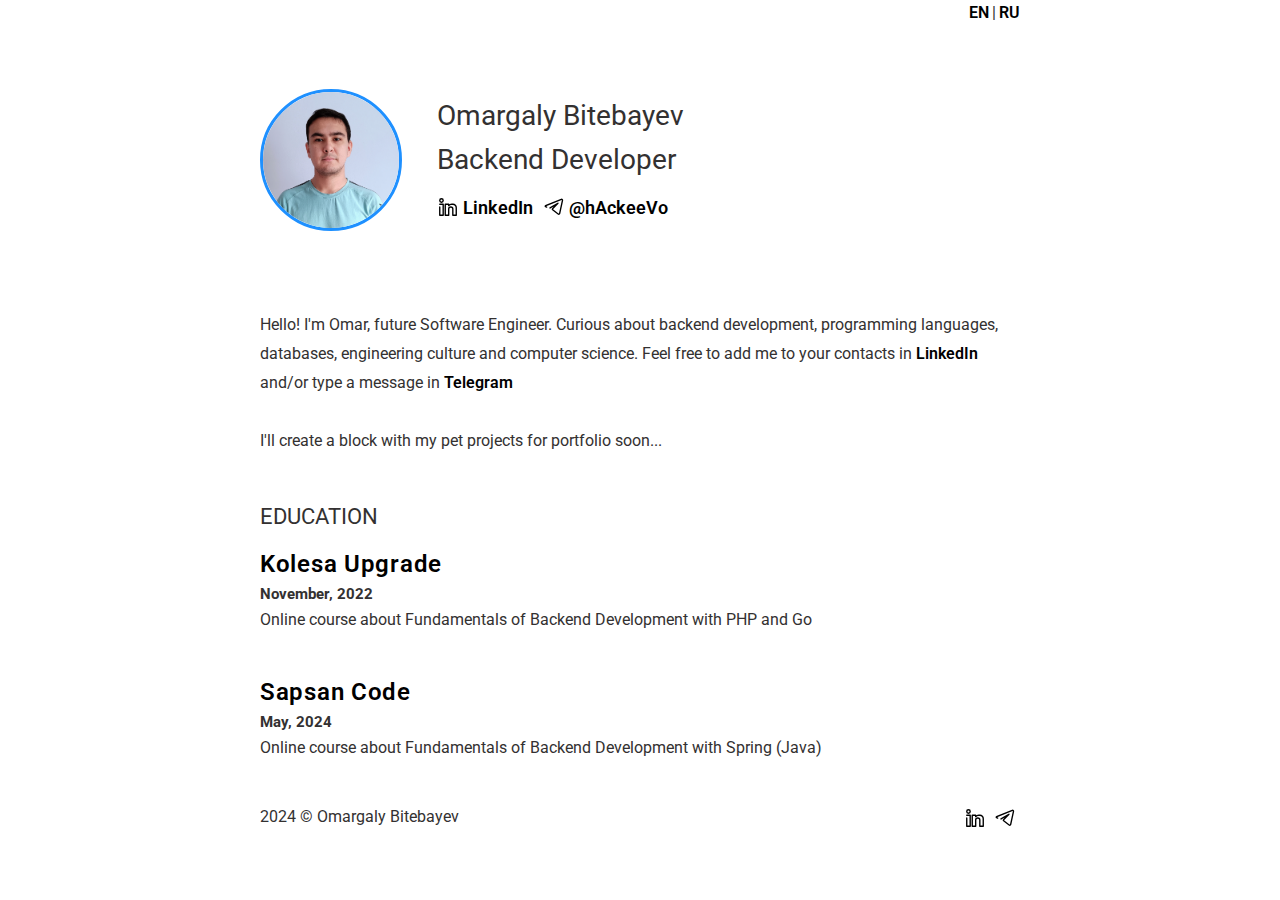
==== index.html @ 06645283 "Created a simple portfolio layout project" ====
<!DOCTYPE html>
<html lang="en">
<head>
    <meta charset="UTF-8">
    <title>About me</title>
    <link rel="stylesheet" type="text/css" href="/assets/styles/styles.css">
</head>
<body>
    <div class="main">
        <div class="header">
            <a href="#">
                <span>EN</span>
            </a>
            <span>|</span>
            <a href="/ru">
                <span>RU</span>
            </a>
        </div>
        <div class="content">
            <div class="content__hello">
                <img class="content__hello-img" src="assets/img/avatar.jpg" alt="Avatar">
                <div class="content__hello-text">
                    <span class="content__name">
                        Omargaly Bitebayev <br/>Backend Developer
                    </span>
                    <span class="content__description"></span>
                    <nav class="content__social">
                        <a href="https://www.linkedin.com/in/bitebayev" target="_blank" class="content__social-item">
                            <img src="assets/img/icons/in.svg" alt="LinkedIn">
                            <span>LinkedIn</span>
                        </a>
                        <a href="https://t.me/hackeevo" target="_blank" class="content__social-item">
                            <img src="assets/img/icons/telegram.svg" alt="Telegram">
                            <span>@hAckeeVo</span>
                        </a>
                    </nav>
                </div>
            </div>
            <div class="content__main">
                <div class="content__main-item">
                    <div class="main-item__description">
                        <p> Hello! I'm Omar, future Software Engineer. Curious about backend development, programming languages, databases, engineering culture and computer science. Feel free to add me to your contacts in <a href="https://www.linkedin.com/in/bitebayev" target="_blank">LinkedIn</a> and/or type a message in <a href="https://t.me/hackeevo" target="_blank">
                            Telegram</a></p>

                    </div>
                </div>
                <!--
                <h1 class="content__about-header">Icons</h1>
                <h1 class="content__about-header">Blocks</h1>
                <h2 class="content__subheader">Text</h2>
                -->
                <div class="content__main-item">
                    <div class="main-item__description">
                        <p>I'll create a block with my pet projects for portfolio soon...</p>
                    </div>
                </div>
                <!--
                <div class="content__main-item">
                    <div class="main-item__description">
                        <p></p>
                    </div>
                </div>
                <h2 class="content__subheader">Projects</h2>
                <div class="content__main-item project">
                    <a data-fslightbox href="assets/img/project.png">
                        <img src="assets/img/project.png" alt="project1">
                    </a>
                    <div>
                        <div class="main-item__title">
                            <a href="/example/project.html"><span>Project 1</span></a>
                        </div>
                        <div class="main-item__description">
                            <p></p>
                        </div>
                        <div class="main-item__subdescription">
                            <p><span>Stack:</span> Vue.js, Laravel, Socket.io</p>
                            <p class="main-item__links"><a href=""><span>Source Code</span></a><span>|</span><a href=""><span>Preview</span></a> </p>
                        </div>
                    </div>
                </div>
                <div class="content__main-item project">
                    <a data-fslightbox href="assets/img/project2.png">
                        <img src="assets/img/project2.png" alt="project2">
                    </a>
                    <div>
                        <div class="main-item__title">
                            <a href="/example/project.html"><span>Project 2</span></a>
                        </div>
                        <div class="main-item__description">
                            <p><br/></p>
                        </div>
                        <div class="main-item__subdescription">
                            <p><span>Stack:</span>Laravel, PostgreSQL</p>
                            <p class="main-item__links"><a href=""><span>Source Code</span></a><span>|</span><a href=""><span>Preview</span></a> </p>
                        </div>
                    </div>
                </div>
                -->
                <h2 class="content__subheader">Education</h2>
                <div class="content__main-item post">
                    <article>
                        <h2 class="main-item__title">
                            <a href="https://upgrade.kolesa.group/" target="_blank">Kolesa Upgrade</a>
                        </h2>
                        <p class="main-item__date">November, 2022</p>
                        <div class="main-item__description">
                            <p>Online course about Fundamentals of Backend Development with PHP and Go</p>
                        </div>
                    </article>
                </div>
                <div class="content__main-item post">
                    <article>
                        <h2 class="main-item__title">
                            <a href="https://www.instagram.com/sapsan_code.kz/" target="_blank">Sapsan Code</a>
                        </h2>
                        <p class="main-item__date">May, 2024</p>
                        <div class="main-item__description">
                            <p>Online course about Fundamentals of Backend Development with Spring (Java)</p>
                        </div>
                    </article>
                </div>
            </div>
        </div>
        <div class="footer">
            <div>
                <span>2024 © Omargaly Bitebayev</span>
            </div>
            <div>
                <nav class="footer__social">
                    <a href="https://www.linkedin.com/in/bitebayev" target="_blank" class="footer__social-item">
                        <img src="assets/img/icons/in.svg" alt="LinkedIn">
                    </a>
                    <a href="https://t.me/hackeevo" target="_blank" class="footer__social-item">
                        <img src="assets/img/icons/telegram.svg" alt="Telegram">
                    </a>
                </nav>
            </div>
        </div>
    </div>
    <script src="assets/scripts/fslightbox.js"></script>
</body>
</html>
---- assets/styles/styles.css ----
@import url('https://fonts.googleapis.com/css2?family=Roboto:wght@100;300;400;500;700;900&display=swap');

*:where(:not(html, iframe, canvas, img, svg, video, audio):not(svg *, symbol *)) {
    all: unset;
    display: revert;
}

*,
*::before,
*::after {
    box-sizing: border-box;
}

a, button {
    cursor: revert;
}

ol, ul, menu {
    list-style: none;
}

img {
    max-width: 100%;
}

table {
    border-collapse: collapse;
}

input, textarea {
    -webkit-user-select: auto;
}

textarea {
    white-space: revert;
}

meter {
    -webkit-appearance: revert;
    appearance: revert;
}

::placeholder {
    color: unset;
}

:where([hidden]) {
    display: none;
}

:where([contenteditable]:not([contenteditable="false"])) {
    -moz-user-modify: read-write;
    -webkit-user-modify: read-write;
    overflow-wrap: break-word;
    -webkit-line-break: after-white-space;
    -webkit-user-select: auto;
}

:where([draggable="true"]) {
    -webkit-user-drag: element;
}

body {
    font-family: 'Roboto', sans-serif;
    color: #333131;
}

a {
    color: black;
    font-weight: 600;
}

a:hover {
    text-decoration: underline;
}

@media (prefers-color-scheme: dark) {
    body {
        background-color: black;
        color: #c8cbcd;
    }

    a {
        color: dodgerblue;
    }

    .content__social-item img,
    .footer__social-item img{
        filter: invert(1);
    }
}

.main {
    margin: auto;
    width: 47.5rem;
}

.content__hello {
    display: flex;
    margin-top: 4.2rem;
    margin-bottom: 5rem;
    font-size: 28px;
    line-height: 2.8rem;
}

.content__hello-img {
    width: 142px;
    height: 142px;
    min-width: 142px;
    border-radius: 50%;
    border: 3px solid dodgerblue;
}

.content__hello-text {
    margin-left: 2.2rem;
    line-height: 2.7rem;
    margin-top: 5px;
}

.content__name a {
    font-weight: 700;
    letter-spacing: 0.03em;
}

.content__description {
    font-weight: 400;
    letter-spacing: 0.03em;
}

.header {
    display: flex;
    justify-content: end;
    margin-top: 0.2rem;
}
.header span {
    margin-left: 3px;
}

.content__social {
    display: flex;
    max-width: 36rem;
    font-size: 18px;
    padding-top: 5px;
    -webkit-box-orient: horizontal;
    -webkit-box-direction: normal;
    flex-direction: row;
    flex: 1 1 0%;
    -webkit-box-pack: start;
    /*justify-content: space-between;*/
}
.content__social-item {
    display: flex;
    align-items: center;
    margin-right: 10px;
}
.content__social-item img {
    width: 22px;
    height: 22px;
    margin-right: 4px;
}

.content__about-header {
    font-size: 2.4rem;
    margin-bottom: 1.4rem;
    line-height: 4rem;
    text-transform: uppercase;
}

.content__subheader {
    font-size: 1.4rem;
    line-height: 4rem;
    text-transform: uppercase;
}

.content__main-item {
    display: flex;
    line-height: 1.8rem;
    margin-bottom: 1.8rem;
}
.content__main-item.project img {
    max-width: 300px;
    height: auto;
    margin-right: 10px;
    border-radius: 25px;
}

.main-item__description img {
    border-radius: 25px;
}

.project .main-item__title {
    font-weight: 500;
    font-size: 28px;
}

.project .main-item__links span {
    margin-right: 4px;
}

.project .main-item__description {
    font-weight: 100;
    margin-top: 1rem;
}

.project .main-item__subdescription {
    font-weight: 200;
    margin-top: 1rem;
}
.project .main-item__subdescription span {
    font-weight: 400;
}

.post .main-item__title{
    font-size: 1.48rem;
    line-height: 2rem;
    font-weight: 500;
    letter-spacing: .05rem;
}

.post .main-item__title a{
    box-shadow: none;
    letter-spacing: 0.03em;
}

.post .main-item__date {
    display: inline-block;
    font-size: .94rem;
    font-weight: 700;
    line-height: 1.55rem;
}

.post .main-item__description {
    line-height: 1.8rem;
    margin-top: -0.2rem;
    margin-bottom: 0.8rem;
}

.footer {
    margin-top: 2rem;
    display: flex;
    justify-content: space-between;
}

.footer__social-item img {
    width: 22px;
    height: 22px;
    margin-right: 4px;
}
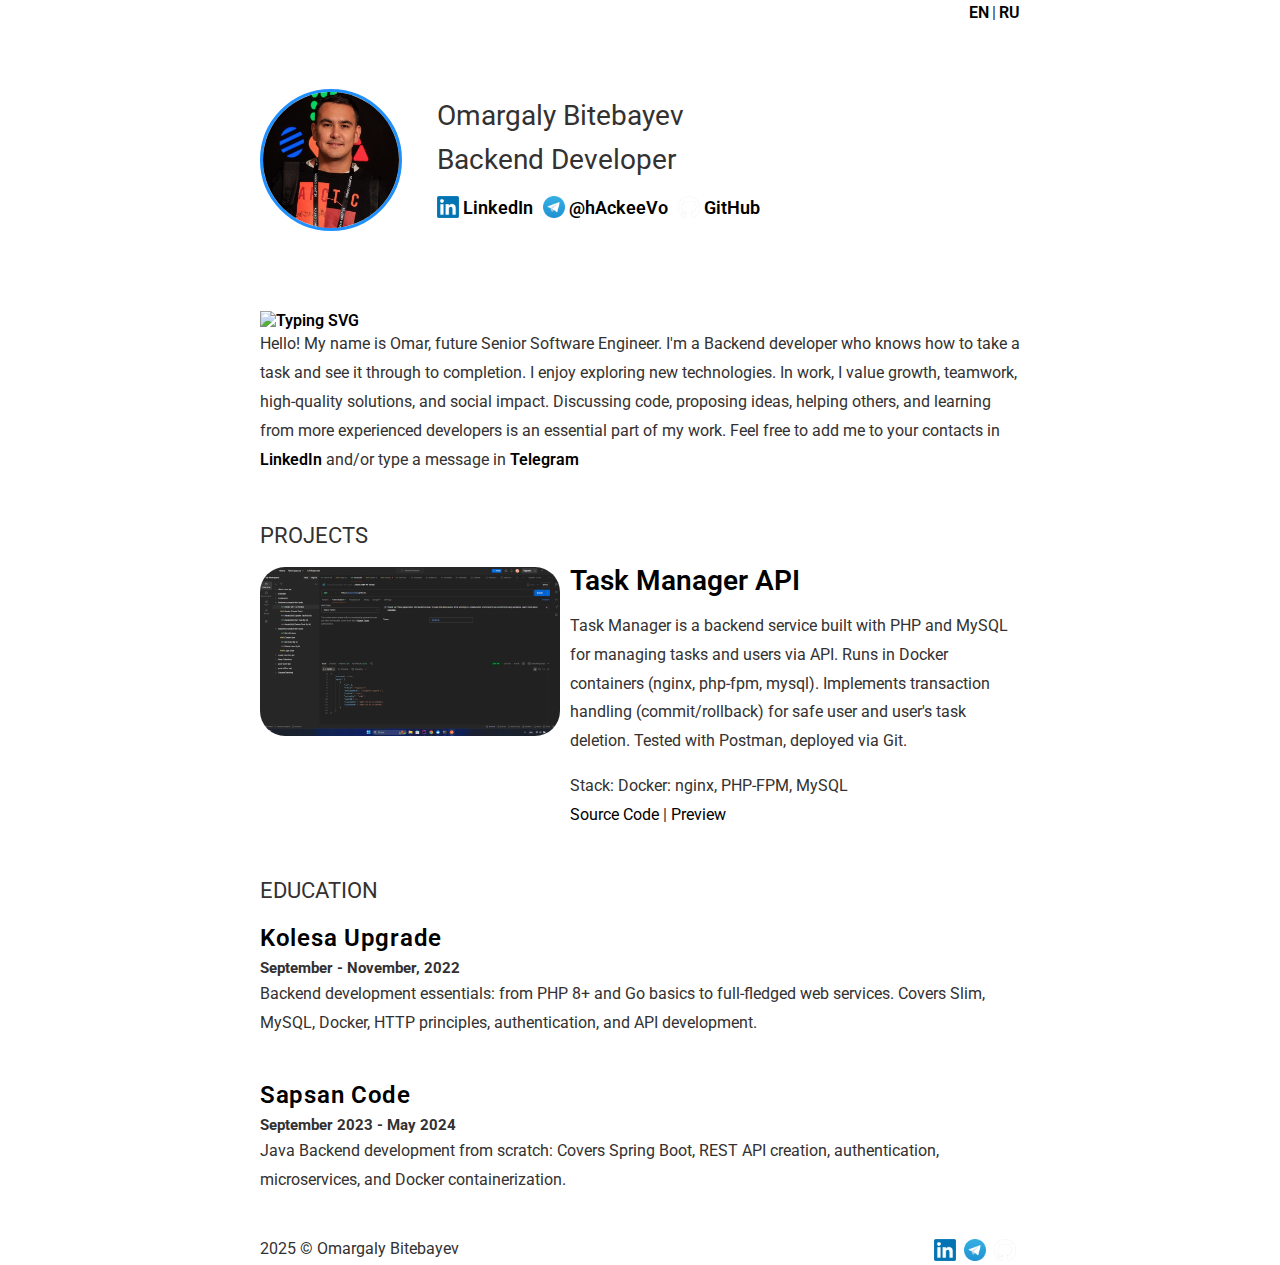
==== commit 888c7fa0: "важный апдейт" ====
--- a/index.html
+++ b/index.html
@@ -26,20 +26,26 @@
                     <span class="content__description"></span>
                     <nav class="content__social">
                         <a href="https://www.linkedin.com/in/bitebayev" target="_blank" class="content__social-item">
-                            <img src="assets/img/icons/in.svg" alt="LinkedIn">
+                            <img src="assets/img/icons/linkedin.png" alt="LinkedIn">
                             <span>LinkedIn</span>
                         </a>
                         <a href="https://t.me/hackeevo" target="_blank" class="content__social-item">
-                            <img src="assets/img/icons/telegram.svg" alt="Telegram">
+                            <img src="assets/img/icons/telegram.png" alt="Telegram">
                             <span>@hAckeeVo</span>
+                        </a>
+                        <a href="https://github.com/OMaRgaLy" target="_blank" class="content__social-item">
+                            <img src="assets/img/icons/github-logo.png" alt="Telegram">
+                            <span>GitHub</span>
                         </a>
                     </nav>
                 </div>
             </div>
+            <a href=""><img src="https://readme-typing-svg.herokuapp.com?font=Fira+Code&weight=500&duration=3500&pause=1&multiline=true&width=500&height=80&separator=%3C&lines=Computer+Science+Enthusiast+;)%3CPHP+and+Go+Backend+Developer!" alt="Typing SVG" /></a>
             <div class="content__main">
                 <div class="content__main-item">
                     <div class="main-item__description">
-                        <p> Hello! I'm Omar, future Software Engineer. Curious about backend development, programming languages, databases, engineering culture and computer science. Feel free to add me to your contacts in <a href="https://www.linkedin.com/in/bitebayev" target="_blank">LinkedIn</a> and/or type a message in <a href="https://t.me/hackeevo" target="_blank">
+                        <p> Hello! My name is Omar, future Senior Software Engineer. I'm a Backend developer who knows how to take a task and see it through to completion. I enjoy exploring new technologies. In work, I value growth, teamwork, high-quality solutions, and social impact.
+                            Discussing code, proposing ideas, helping others, and learning from more experienced developers is an essential part of my work. Feel free to add me to your contacts in <a href="https://www.linkedin.com/in/bitebayev" target="_blank">LinkedIn</a> and/or type a message in <a href="https://t.me/hackeevo" target="_blank">
                             Telegram</a></p>
 
                     </div>
@@ -48,18 +54,18 @@
                 <h1 class="content__about-header">Icons</h1>
                 <h1 class="content__about-header">Blocks</h1>
                 <h2 class="content__subheader">Text</h2>
-                -->
-                <div class="content__main-item">
-                    <div class="main-item__description">
-                        <p>I'll create a block with my pet projects for portfolio soon...</p>
-                    </div>
-                </div>
-                <!--
+
                 <div class="content__main-item">
                     <div class="main-item__description">
                         <p></p>
                     </div>
                 </div>
+
+                <div class="content__main-item">
+                    <div class="main-item__description">
+                        <p></p>
+                    </div>
+                </div>-->
                 <h2 class="content__subheader">Projects</h2>
                 <div class="content__main-item project">
                     <a data-fslightbox href="assets/img/project.png">
@@ -67,17 +73,18 @@
                     </a>
                     <div>
                         <div class="main-item__title">
-                            <a href="/example/project.html"><span>Project 1</span></a>
+                            <a href="https://github.com/OMaRgaLy/hackeevo-project"><span>Task Manager API</span></a>
                         </div>
                         <div class="main-item__description">
-                            <p></p>
+                            <p>Task Manager is a backend service built with PHP and MySQL for managing tasks and users via API. Runs in Docker containers (nginx, php-fpm, mysql). Implements transaction handling (commit/rollback) for safe user and user's task deletion. Tested with Postman, deployed via Git.</p>
+
                         </div>
                         <div class="main-item__subdescription">
-                            <p><span>Stack:</span> Vue.js, Laravel, Socket.io</p>
-                            <p class="main-item__links"><a href=""><span>Source Code</span></a><span>|</span><a href=""><span>Preview</span></a> </p>
+                            <p><span>Stack:</span> Docker: nginx, PHP-FPM, MySQL</p>
+                            <p class="main-item__links"><a href="https://github.com/OMaRgaLy/hackeevo-project"><span>Source Code</span></a><span>|</span><a href="http://195.80.238.99/"><span>Preview</span></a> </p>
                         </div>
                     </div>
-                </div>
+                </div><!--
                 <div class="content__main-item project">
                     <a data-fslightbox href="assets/img/project2.png">
                         <img src="assets/img/project2.png" alt="project2">
@@ -102,9 +109,9 @@
                         <h2 class="main-item__title">
                             <a href="https://upgrade.kolesa.group/" target="_blank">Kolesa Upgrade</a>
                         </h2>
-                        <p class="main-item__date">November, 2022</p>
+                        <p class="main-item__date">September - November, 2022</p>
                         <div class="main-item__description">
-                            <p>Online course about Fundamentals of Backend Development with PHP and Go</p>
+                            <p>Backend development essentials: from PHP 8+ and Go basics to full-fledged web services. Covers Slim, MySQL, Docker, HTTP principles, authentication, and API development.</p>
                         </div>
                     </article>
                 </div>
@@ -113,9 +120,9 @@
                         <h2 class="main-item__title">
                             <a href="https://www.instagram.com/sapsan_code.kz/" target="_blank">Sapsan Code</a>
                         </h2>
-                        <p class="main-item__date">May, 2024</p>
+                        <p class="main-item__date">September 2023 - May 2024</p>
                         <div class="main-item__description">
-                            <p>Online course about Fundamentals of Backend Development with Spring (Java)</p>
+                            <p>Java Backend development from scratch: Covers Spring Boot, REST API creation, authentication, microservices, and Docker containerization.</p>
                         </div>
                     </article>
                 </div>
@@ -123,15 +130,18 @@
         </div>
         <div class="footer">
             <div>
-                <span>2024 © Omargaly Bitebayev</span>
+                <span>2025 © Omargaly Bitebayev</span>
             </div>
             <div>
                 <nav class="footer__social">
                     <a href="https://www.linkedin.com/in/bitebayev" target="_blank" class="footer__social-item">
-                        <img src="assets/img/icons/in.svg" alt="LinkedIn">
+                        <img src="assets/img/icons/linkedin.png" alt="LinkedIn">
                     </a>
                     <a href="https://t.me/hackeevo" target="_blank" class="footer__social-item">
-                        <img src="assets/img/icons/telegram.svg" alt="Telegram">
+                        <img src="assets/img/icons/telegram.png" alt="Telegram">
+                    </a>
+                    <a href="https://github.com/OMaRgaLy" target="_blank" class="footer__social-item">
+                        <img src="assets/img/icons/github-logo.png" alt="Telegram">
                     </a>
                 </nav>
             </div>
--- a/assets/styles/styles.css
+++ b/assets/styles/styles.css
@@ -86,7 +86,7 @@
 
     .content__social-item img,
     .footer__social-item img{
-        filter: invert(1);
+        filter: invert(0);
     }
 }
 
@@ -198,12 +198,12 @@
 }
 
 .project .main-item__description {
-    font-weight: 100;
+    font-weight: 400;
     margin-top: 1rem;
 }
 
 .project .main-item__subdescription {
-    font-weight: 200;
+    font-weight: 400;
     margin-top: 1rem;
 }
 .project .main-item__subdescription span {
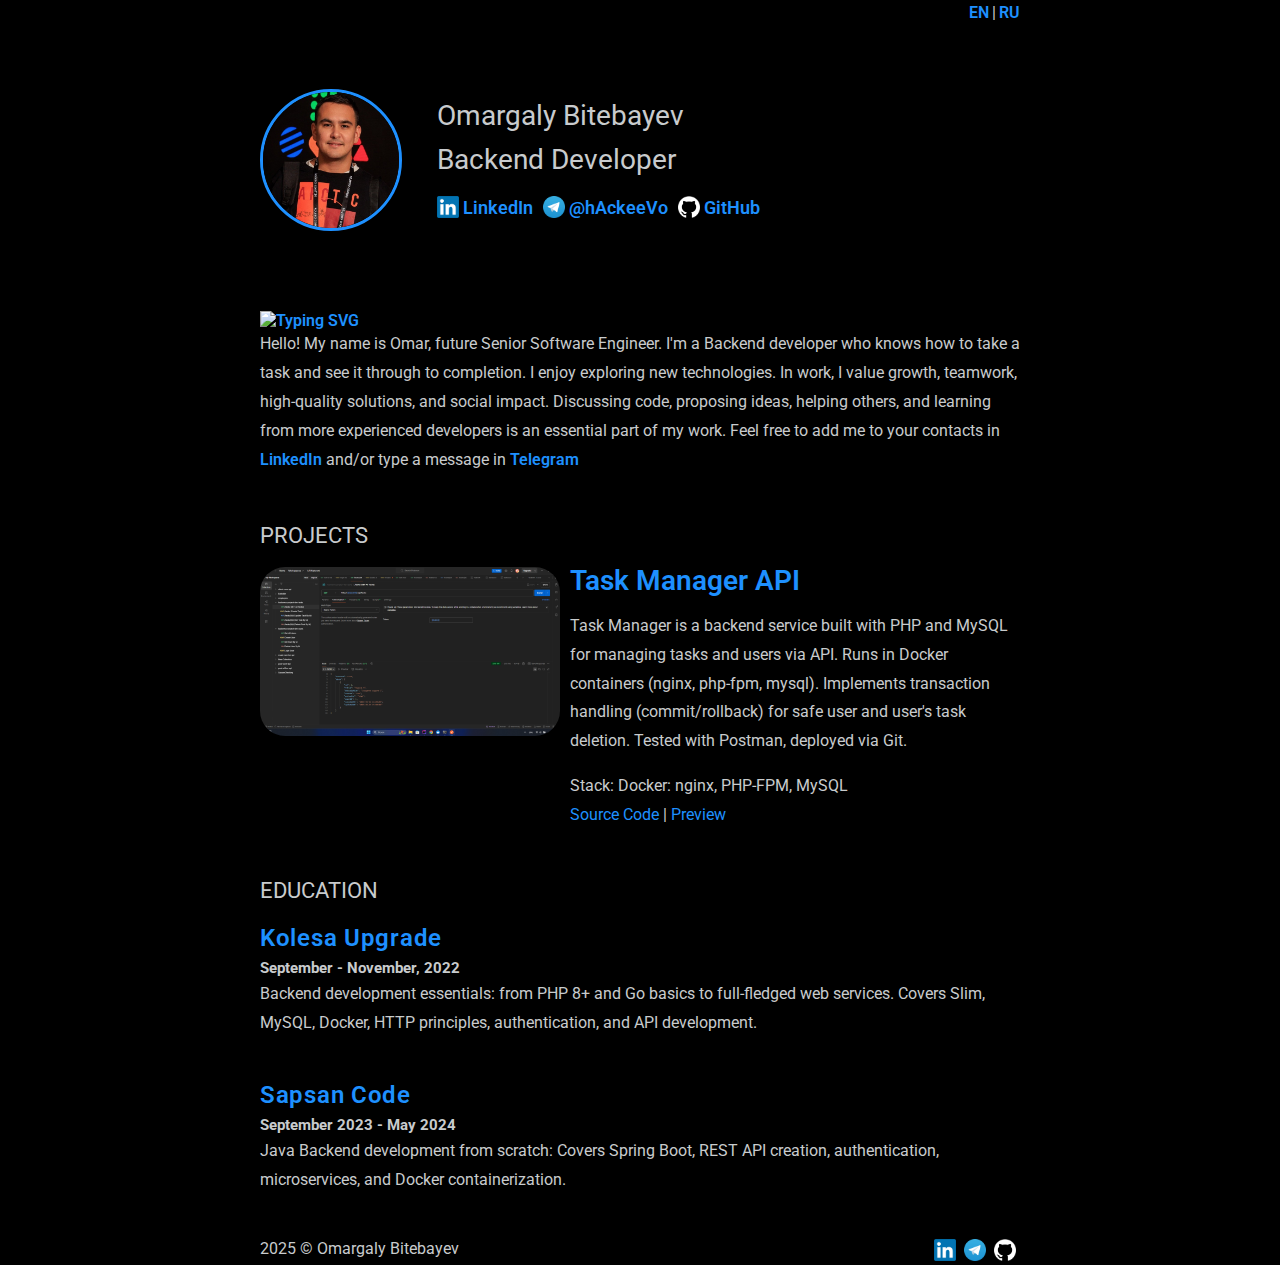
==== commit 111a2e4d: "important fix" ====
--- a/index.html
+++ b/index.html
@@ -18,7 +18,7 @@
         </div>
         <div class="content">
             <div class="content__hello">
-                <img class="content__hello-img" src="assets/img/avatar.jpg" alt="Avatar">
+                <img class="content__hello-img" src="assets/img/avatar_new.jpg" alt="Avatar">
                 <div class="content__hello-text">
                     <span class="content__name">
                         Omargaly Bitebayev <br/>Backend Developer
--- a/assets/styles/styles.css
+++ b/assets/styles/styles.css
@@ -74,7 +74,6 @@
     text-decoration: underline;
 }
 
-@media (prefers-color-scheme: dark) {
     body {
         background-color: black;
         color: #c8cbcd;
@@ -83,12 +82,6 @@
     a {
         color: dodgerblue;
     }
-
-    .content__social-item img,
-    .footer__social-item img{
-        filter: invert(0);
-    }
-}
 
 .main {
     margin: auto;
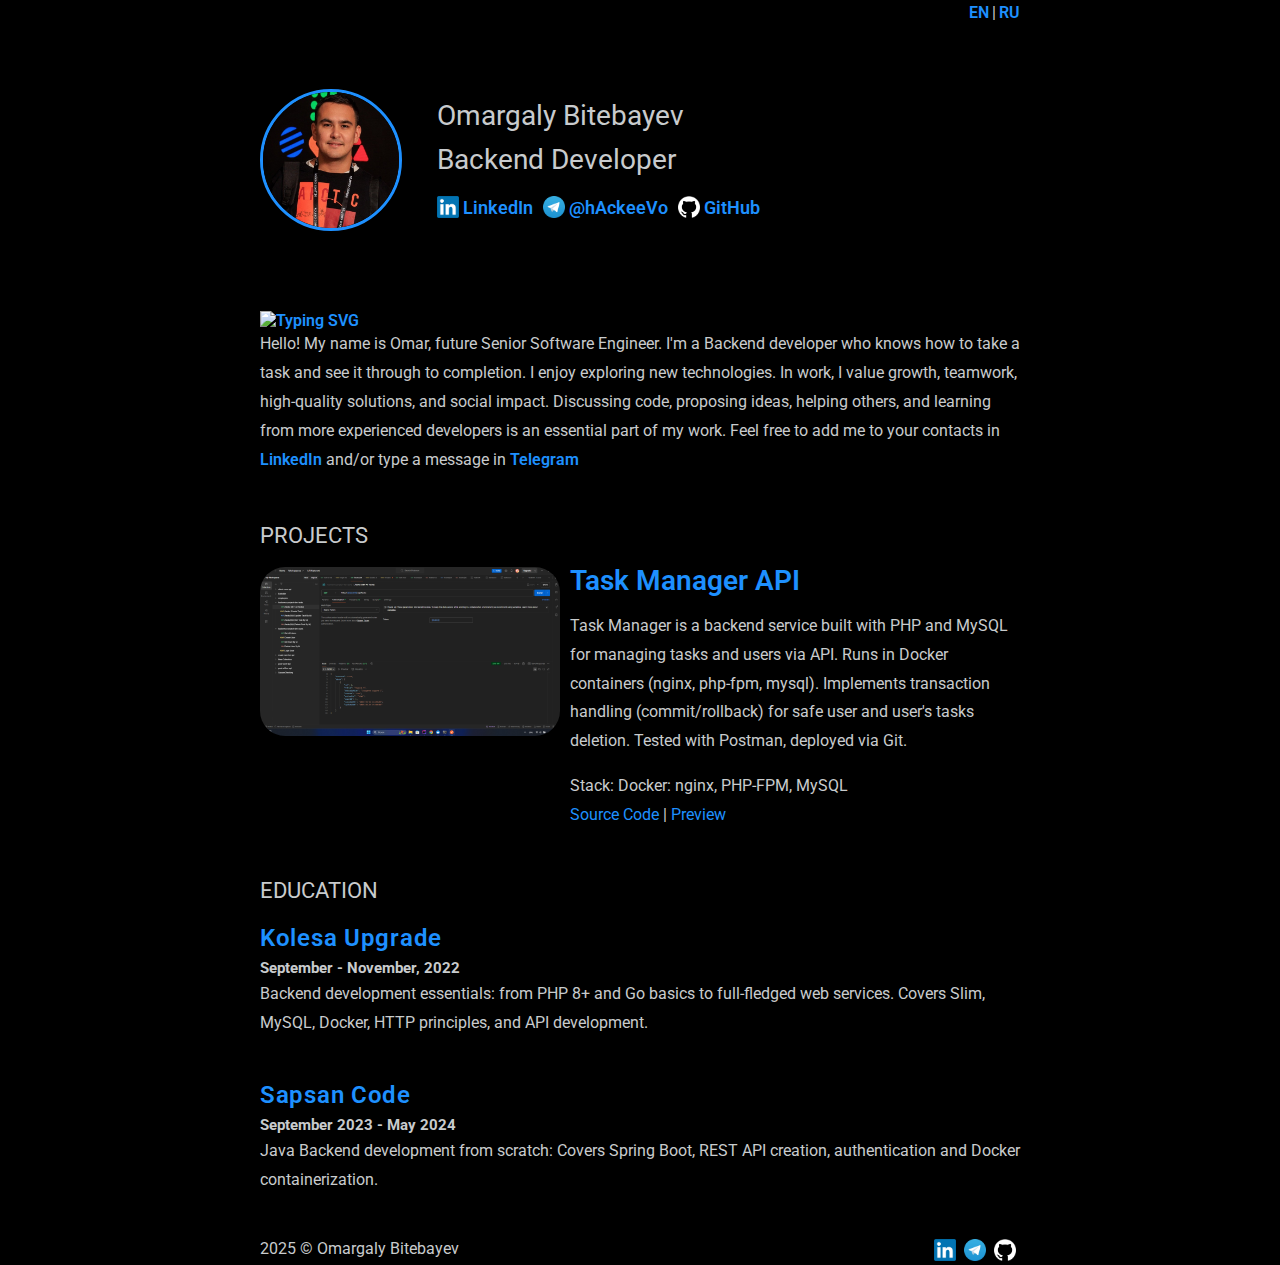
==== commit 20344c38: "fixed description and misstakes" ====
--- a/index.html
+++ b/index.html
@@ -76,7 +76,7 @@
                             <a href="https://github.com/OMaRgaLy/hackeevo-project"><span>Task Manager API</span></a>
                         </div>
                         <div class="main-item__description">
-                            <p>Task Manager is a backend service built with PHP and MySQL for managing tasks and users via API. Runs in Docker containers (nginx, php-fpm, mysql). Implements transaction handling (commit/rollback) for safe user and user's task deletion. Tested with Postman, deployed via Git.</p>
+                            <p>Task Manager is a backend service built with PHP and MySQL for managing tasks and users via API. Runs in Docker containers (nginx, php-fpm, mysql). Implements transaction handling (commit/rollback) for safe user and user's tasks deletion. Tested with Postman, deployed via Git.</p>
 
                         </div>
                         <div class="main-item__subdescription">
@@ -111,7 +111,7 @@
                         </h2>
                         <p class="main-item__date">September - November, 2022</p>
                         <div class="main-item__description">
-                            <p>Backend development essentials: from PHP 8+ and Go basics to full-fledged web services. Covers Slim, MySQL, Docker, HTTP principles, authentication, and API development.</p>
+                            <p>Backend development essentials: from PHP 8+ and Go basics to full-fledged web services. Covers Slim, MySQL, Docker, HTTP principles, and API development.</p>
                         </div>
                     </article>
                 </div>
@@ -122,7 +122,7 @@
                         </h2>
                         <p class="main-item__date">September 2023 - May 2024</p>
                         <div class="main-item__description">
-                            <p>Java Backend development from scratch: Covers Spring Boot, REST API creation, authentication, microservices, and Docker containerization.</p>
+                            <p>Java Backend development from scratch: Covers Spring Boot, REST API creation, authentication and Docker containerization.</p>
                         </div>
                     </article>
                 </div>
